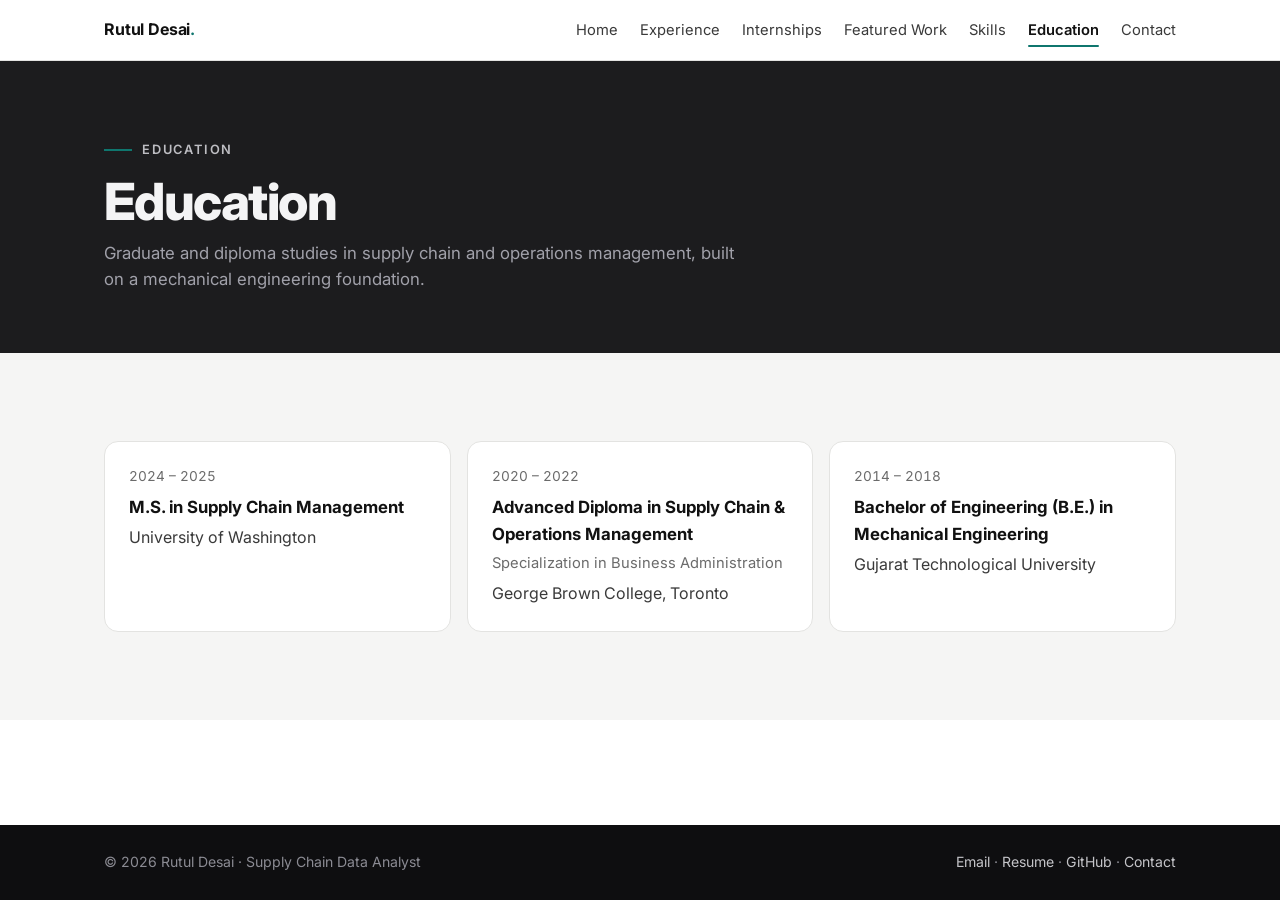
==== education.html @ 3c2eede6 "Add files via upload" ====
<!DOCTYPE html>
<html lang="en" class="no-js">
<head>
<meta charset="utf-8">
<meta name="viewport" content="width=device-width, initial-scale=1">
<title>Education · Rutul Desai</title>
<meta name="description" content="Education of Rutul Desai: M.S. in Supply Chain Management (University of Washington), Advanced Diploma in Supply Chain &amp; Operations Management (George Brown College), and B.E. in Mechanical Engineering (Gujarat Technological University).">
<meta name="theme-color" content="#1c1c1e">
<script>document.documentElement.classList.remove('no-js');document.documentElement.classList.add('js');</script>
<link rel="preconnect" href="https://fonts.googleapis.com">
<link rel="preconnect" href="https://fonts.gstatic.com" crossorigin>
<link href="https://fonts.googleapis.com/css2?family=Inter:wght@400;500;600;700;800&display=swap" rel="stylesheet">
<link rel="stylesheet" href="styles.css">
</head>
<body>
<a class="skip" href="#main">Skip to content</a>
<header class="nav">
  <div class="container">
    <a class="brand" href="index.html">Rutul Desai<span>.</span></a>
    <button class="nav-toggle" type="button" aria-expanded="false" aria-controls="site-menu" aria-label="Open menu">
      <span class="bar" aria-hidden="true"></span><span class="bar" aria-hidden="true"></span><span class="bar" aria-hidden="true"></span>
    </button>
    <nav aria-label="Primary">
      <ul id="site-menu">
        <li><a href="index.html">Home</a></li>
        <li><a href="experience.html">Experience</a></li>
        <li><a href="internships.html">Internships</a></li>
        <li><a href="projects.html">Featured Work</a></li>
        <li><a href="skills.html">Skills</a></li>
        <li><a href="education.html" aria-current="page" class="active">Education</a></li>
        <li><a href="contact.html">Contact</a></li>
      </ul>
    </nav>
  </div>
</header>
<main id="main">
<section class="page-hero" aria-labelledby="page-h">
  <div class="container">
    <span class="eyebrow">Education</span>
    <h1 id="page-h">Education</h1>
    <p class="lead">Graduate and diploma studies in supply chain and operations management, built on a mechanical engineering foundation.</p>
  </div>
</section>
<section class="alt" aria-label="Education">
  <div class="container">
<div class="edu">
      <article class="edu-card"><div class="yr">2024 – 2025</div><h3>M.S. in Supply Chain Management</h3><p>University of Washington</p></article>
      <article class="edu-card"><div class="yr">2020 – 2022</div><h3>Advanced Diploma in Supply Chain &amp; Operations Management</h3><p class="spec">Specialization in Business Administration</p><p>George Brown College, Toronto</p></article>
      <article class="edu-card"><div class="yr">2014 – 2018</div><h3>Bachelor of Engineering (B.E.) in Mechanical Engineering</h3><p>Gujarat Technological University</p></article>
    </div>
  </div>
</section>
</main>
<footer>
  <div class="container">
    <span>© 2026 Rutul Desai · Supply Chain Data Analyst</span>
    <span><a href="mailto:rutul.desai@outlook.com">Email</a> · <a href="resume.pdf" download="Rutul_Desai_Resume.pdf">Resume</a> · <a href="https://github.com/desairutul" rel="noopener">GitHub</a> · <a href="contact.html">Contact</a></span>
  </div>
</footer>
<script src="main.js" defer></script>
</body>
</html>
---- styles.css ----
:root{
  --bg:#ffffff;--bg-alt:#f5f5f4;--ink:#111111;--ink-2:#3a3a3a;--muted:#6b6b6b;
  --line:#e3e3e1;--graphite:#1c1c1e;--graphite-2:#2a2a2d;--accent:#0f766e;
  --radius:14px;--max:1120px;
  --font:"Inter",system-ui,-apple-system,"Segoe UI",Roboto,Helvetica,Arial,sans-serif;
}
*{box-sizing:border-box}
html{scroll-behavior:smooth;scroll-padding-top:72px}
body{min-height:100vh;display:flex;flex-direction:column}
main{flex:1}
@media (prefers-reduced-motion:reduce){html{scroll-behavior:auto}*{transition:none!important}}
body{margin:0;font-family:var(--font);color:var(--ink);background:var(--bg);line-height:1.6;font-size:16px;-webkit-font-smoothing:antialiased}
a{color:inherit}
img{max-width:100%}
.container{max-width:var(--max);margin:0 auto;padding:0 24px}
.skip{position:absolute;left:-9999px;top:8px;background:var(--ink);color:#fff;padding:8px 14px;border-radius:8px;z-index:100}
.skip:focus{left:8px}
:focus-visible{outline:2px solid var(--accent);outline-offset:3px;border-radius:4px}

/* Nav */
.nav{position:sticky;top:0;z-index:50;background:rgba(255,255,255,.88);backdrop-filter:saturate(1.4) blur(10px);-webkit-backdrop-filter:saturate(1.4) blur(10px);border-bottom:1px solid var(--line)}
.nav .container{display:flex;align-items:center;justify-content:space-between;height:60px;gap:16px}
.brand{font-weight:700;letter-spacing:-.01em;text-decoration:none}
.brand span{color:var(--accent)}
.nav ul{list-style:none;display:flex;gap:22px;margin:0;padding:0}
.nav ul a{text-decoration:none;font-size:.92rem;color:var(--ink-2)}
.nav ul a:hover{color:var(--ink)}

/* Hero */
.hero{background:var(--graphite);color:#f4f4f5;padding:110px 0 96px;position:relative;overflow:hidden}
.hero::after{content:"";position:absolute;inset:0;background-image:linear-gradient(rgba(255,255,255,.04) 1px,transparent 1px),linear-gradient(90deg,rgba(255,255,255,.04) 1px,transparent 1px);background-size:48px 48px;mask-image:radial-gradient(ellipse at 70% 30%,#000 10%,transparent 70%);-webkit-mask-image:radial-gradient(ellipse at 70% 30%,#000 10%,transparent 70%);pointer-events:none}
.hero .container{position:relative;z-index:1}
.eyebrow{display:inline-flex;align-items:center;gap:10px;font-size:.8rem;letter-spacing:.14em;text-transform:uppercase;color:#bdbdc2;font-weight:600}
.eyebrow::before{content:"";width:28px;height:2px;background:var(--accent)}
.hero h1{font-size:clamp(2.6rem,7vw,4.8rem);line-height:1.02;letter-spacing:-.035em;margin:18px 0 10px;font-weight:800}
.hero .title{font-size:clamp(1.15rem,2.4vw,1.5rem);color:#d4d4d8;margin:0 0 22px;font-weight:500}
.hero .value{max-width:680px;font-size:1.08rem;color:#a1a1aa;margin:0 0 34px}
.btns{display:flex;flex-wrap:wrap;gap:12px}
.btn{display:inline-flex;align-items:center;gap:8px;padding:13px 22px;border-radius:999px;font-weight:600;font-size:.95rem;text-decoration:none;border:1px solid transparent;transition:transform .15s ease,background .15s ease}
.btn:hover{transform:translateY(-1px)}
.btn-primary{background:#fff;color:var(--ink)}
.btn-primary:hover{background:#e7e7e5}
.btn-ghost{border-color:#55555a;color:#f4f4f5}
.btn-ghost:hover{background:var(--graphite-2)}
.btn svg{width:16px;height:16px}

/* Sections */
section{padding:88px 0}
section.alt{background:var(--bg-alt)}
.sec-head{margin-bottom:40px}
.sec-head .num{font-size:.8rem;font-weight:700;color:var(--accent);letter-spacing:.12em}
.sec-head h2{font-size:clamp(1.7rem,3.4vw,2.3rem);letter-spacing:-.025em;margin:6px 0 0;line-height:1.15}
.sec-head p{color:var(--muted);margin:10px 0 0;max-width:640px}

/* About */
.about{display:grid;grid-template-columns:1.4fr 1fr;gap:48px;align-items:start}
.about p{font-size:1.1rem;color:var(--ink-2);margin:0 0 16px}
.facts{border:1px solid var(--line);border-radius:var(--radius);padding:22px 24px;background:#fff}
.facts dl{margin:0;display:grid;gap:14px}
.facts dt{font-size:.75rem;text-transform:uppercase;letter-spacing:.1em;color:var(--muted);font-weight:600}
.facts dd{margin:2px 0 0;font-weight:500}
@media (max-width:820px){.about{grid-template-columns:1fr;gap:28px}}

/* Metrics */
.metrics{display:grid;grid-template-columns:repeat(3,1fr);gap:16px}
.metric{background:#fff;border:1px solid var(--line);border-radius:var(--radius);padding:26px 24px;position:relative}
.metric::before{content:"";position:absolute;left:24px;top:0;width:32px;height:3px;background:var(--accent);border-radius:0 0 3px 3px}
.metric .big{font-size:clamp(2rem,4vw,2.6rem);font-weight:800;letter-spacing:-.035em;line-height:1.1;font-variant-numeric:tabular-nums}
.metric .lbl{font-weight:600;margin-top:8px}
.metric .ctx{color:var(--muted);font-size:.9rem;margin-top:4px}
@media (max-width:900px){.metrics{grid-template-columns:repeat(2,1fr)}}
@media (max-width:520px){.metrics{grid-template-columns:1fr}}

/* Skills */
.skills{display:grid;grid-template-columns:repeat(2,1fr);gap:16px}
.skill{border:1px solid var(--line);border-radius:var(--radius);padding:24px;background:#fff}
.skill h3{margin:0 0 14px;font-size:1.05rem}
.tags{display:flex;flex-wrap:wrap;gap:8px;list-style:none;margin:0;padding:0}
.tags li{font-size:.85rem;padding:6px 12px;border-radius:999px;background:var(--bg-alt);border:1px solid var(--line);color:var(--ink-2)}
.skill.wide{grid-column:1/-1}
@media (max-width:760px){.skills{grid-template-columns:1fr}}

/* Timeline */
.timeline{list-style:none;margin:0;padding:0;position:relative}
.timeline::before{content:"";position:absolute;left:7px;top:6px;bottom:6px;width:2px;background:var(--line)}
.tl-item{position:relative;padding-left:44px;padding-bottom:40px}
.tl-item:last-child{padding-bottom:0}
.tl-item::before{content:"";position:absolute;left:0;top:6px;width:16px;height:16px;border-radius:50%;background:#fff;border:3px solid var(--ink)}
.tl-item:first-child::before{border-color:var(--accent)}
.tl-card{border:1px solid var(--line);border-radius:var(--radius);padding:24px 26px;background:#fff}
.tl-top{display:flex;flex-wrap:wrap;justify-content:space-between;gap:6px 18px;align-items:baseline}
.tl-top h3{margin:0;font-size:1.15rem;letter-spacing:-.01em}
.tl-org{color:var(--ink-2);font-weight:500;margin-top:2px}
.tl-meta{font-size:.85rem;color:var(--muted);font-variant-numeric:tabular-nums;white-space:nowrap}
.tl-card ul{margin:14px 0 0;padding-left:18px;color:var(--ink-2)}
.tl-card li{margin:6px 0}
.tl-card li::marker{color:var(--muted)}

/* Internships */
.interns{display:grid;grid-template-columns:repeat(2,1fr);gap:16px}
.intern{border:1px solid var(--line);border-radius:var(--radius);padding:26px;background:#fff;display:flex;flex-direction:column}
.badge{align-self:flex-start;font-size:.72rem;font-weight:700;letter-spacing:.1em;text-transform:uppercase;padding:4px 10px;border-radius:999px;background:var(--ink);color:#fff;margin-bottom:14px}
.intern h3{margin:0;font-size:1.12rem}
.intern .tl-org{margin-bottom:2px}
.intern ul{margin:14px 0 0;padding-left:18px;color:var(--ink-2)}
.intern li{margin:6px 0}
@media (max-width:820px){.interns{grid-template-columns:1fr}}

/* Featured work */
.work{display:grid;grid-template-columns:repeat(2,1fr);gap:18px}
.case{background:var(--graphite);color:#e4e4e7;border-radius:var(--radius);padding:30px;display:flex;flex-direction:column;gap:14px}
.case .kicker{font-size:.75rem;letter-spacing:.12em;text-transform:uppercase;color:#a1a1aa;font-weight:600}
.case h3{margin:0;font-size:1.28rem;color:#fff;letter-spacing:-.015em;line-height:1.3}
.case .result{font-size:2rem;font-weight:800;color:#fff;letter-spacing:-.03em;line-height:1}
.case .result small{display:block;font-size:.85rem;font-weight:500;color:#a1a1aa;letter-spacing:0;margin-top:6px}
.case dl{margin:0;display:grid;gap:10px}
.case dt{font-size:.72rem;letter-spacing:.1em;text-transform:uppercase;color:#8b8b93;font-weight:700}
.case dd{margin:2px 0 0;color:#d4d4d8;font-size:.95rem}
.case .tags{margin-top:auto;padding-top:6px}
.case .tags li{background:var(--graphite-2);border-color:#3a3a3f;color:#d4d4d8}
@media (max-width:820px){.work{grid-template-columns:1fr}}

/* Education */
.edu{display:grid;grid-template-columns:repeat(3,1fr);gap:16px}
.edu-card{border:1px solid var(--line);border-radius:var(--radius);padding:24px;background:#fff}
.edu-card .yr{font-size:.85rem;color:var(--muted);font-variant-numeric:tabular-nums}
.edu-card h3{margin:6px 0 4px;font-size:1.05rem}
.edu-card p{margin:0;color:var(--ink-2)}
@media (max-width:900px){.edu{grid-template-columns:1fr}}

/* Contact */
.contact{background:var(--graphite);color:#f4f4f5;text-align:center}
.contact .sec-head{margin-left:auto;margin-right:auto}
.contact .sec-head p{color:#a1a1aa;margin-left:auto;margin-right:auto}
.contact .mail{display:inline-block;font-size:clamp(1.25rem,4vw,2rem);font-weight:700;letter-spacing:-.02em;color:#fff;text-decoration:none;border-bottom:2px solid var(--accent);padding-bottom:4px;margin:4px 0 30px;word-break:break-all}
.contact .mail:hover{border-bottom-color:#fff}
.contact .btns{justify-content:center}

footer{background:#0e0e10;color:#8b8b93;font-size:.88rem;padding:26px 0}
footer .container{display:flex;flex-wrap:wrap;justify-content:space-between;gap:10px}
footer a{color:#c4c4c8;text-decoration:none}
footer a:hover{color:#fff}

/* Mobile refinements */
@media (max-width:560px){
  .container{padding:0 18px}
  section{padding:64px 0}
  .hero{padding:72px 0 64px}
  .timeline::before{left:5px}
  .tl-item{padding-left:26px;padding-bottom:24px}
  .tl-item::before{width:12px;height:12px;border-width:2px;top:8px}
  .tl-card,.intern,.case,.skill,.edu-card{padding:20px}
  .tl-card ul,.intern ul{padding-left:16px}
  .btns .btn{flex:1 1 auto;justify-content:center}
}

/* ===== Multi-page additions ===== */
.nav ul a{position:relative;padding:6px 0}
.nav ul a.active{color:var(--ink);font-weight:600}
.nav ul a.active::after{content:"";position:absolute;left:0;right:0;bottom:-2px;height:2px;background:var(--accent);border-radius:2px}
.nav-toggle{display:none;width:42px;height:42px;border:1px solid var(--line);border-radius:10px;background:#fff;cursor:pointer;flex-direction:column;align-items:center;justify-content:center;gap:4px;padding:0}
.nav-toggle .bar{display:block;width:18px;height:2px;background:var(--ink);border-radius:2px;transition:transform .2s ease,opacity .2s ease}
.nav-toggle[aria-expanded="true"] .bar:nth-child(1){transform:translateY(6px) rotate(45deg)}
.nav-toggle[aria-expanded="true"] .bar:nth-child(2){opacity:0}
.nav-toggle[aria-expanded="true"] .bar:nth-child(3){transform:translateY(-6px) rotate(-45deg)}
@media (max-width:900px){
  .js .nav-toggle{display:inline-flex}
  .js .nav nav{position:absolute;left:0;right:0;top:60px;background:#fff;border-bottom:1px solid var(--line);box-shadow:0 12px 24px rgba(0,0,0,.08);display:none}
  .js .nav.open nav{display:block}
  .js .nav ul{flex-direction:column;gap:0;padding:8px 18px 14px}
  .js .nav ul a{display:block;padding:13px 4px;font-size:1rem;border-bottom:1px solid var(--line)}
  .js .nav ul li:last-child a{border-bottom:0}
  .js .nav ul a.active::after{left:-14px;right:auto;top:12px;bottom:12px;width:3px;height:auto}
  /* No-JS fallback: links wrap under the brand */
  .no-js .nav .container{height:auto;flex-wrap:wrap;padding-top:12px;padding-bottom:10px}
  .no-js .nav ul{flex-wrap:wrap;gap:6px 16px}
}
.page-hero{background:var(--graphite);color:#f4f4f5;padding:72px 0 60px}
.page-hero h1{font-size:clamp(2.1rem,5vw,3.2rem);letter-spacing:-.03em;line-height:1.08;margin:14px 0 10px;font-weight:800}
.page-hero .lead{color:#a1a1aa;max-width:640px;margin:0;font-size:1.05rem}
.sec-head .num{text-transform:uppercase}
.teasers{list-style:none;margin:0;padding:0;display:grid;grid-template-columns:repeat(3,1fr);gap:16px}
.teaser{display:flex;flex-direction:column;gap:8px;height:100%;padding:24px;border:1px solid var(--line);border-radius:var(--radius);text-decoration:none;background:#fff;transition:border-color .15s ease,transform .15s ease}
.teaser:hover{border-color:var(--ink);transform:translateY(-2px)}
.t-title{font-weight:700;font-size:1.1rem}
.t-desc{color:var(--muted);font-size:.93rem;flex:1}
.t-arrow{color:var(--accent);font-weight:700}
@media (max-width:900px){.teasers{grid-template-columns:repeat(2,1fr)}}
@media (max-width:560px){.teasers{grid-template-columns:1fr}.page-hero{padding:56px 0 44px}}
.case-h{margin:0;font-size:1.28rem;color:#fff;letter-spacing:-.015em;line-height:1.3}
.contact-page{padding:110px 0}
.contact-page h1{font-size:clamp(2rem,4.5vw,2.8rem);letter-spacing:-.025em;margin:6px 0 0}
main:has(> .contact-page){background:var(--graphite);display:flex;align-items:center}
main:has(> .contact-page) > .contact-page{width:100%}
.edu-card .spec{color:var(--muted);font-size:.92rem;margin:0 0 6px}
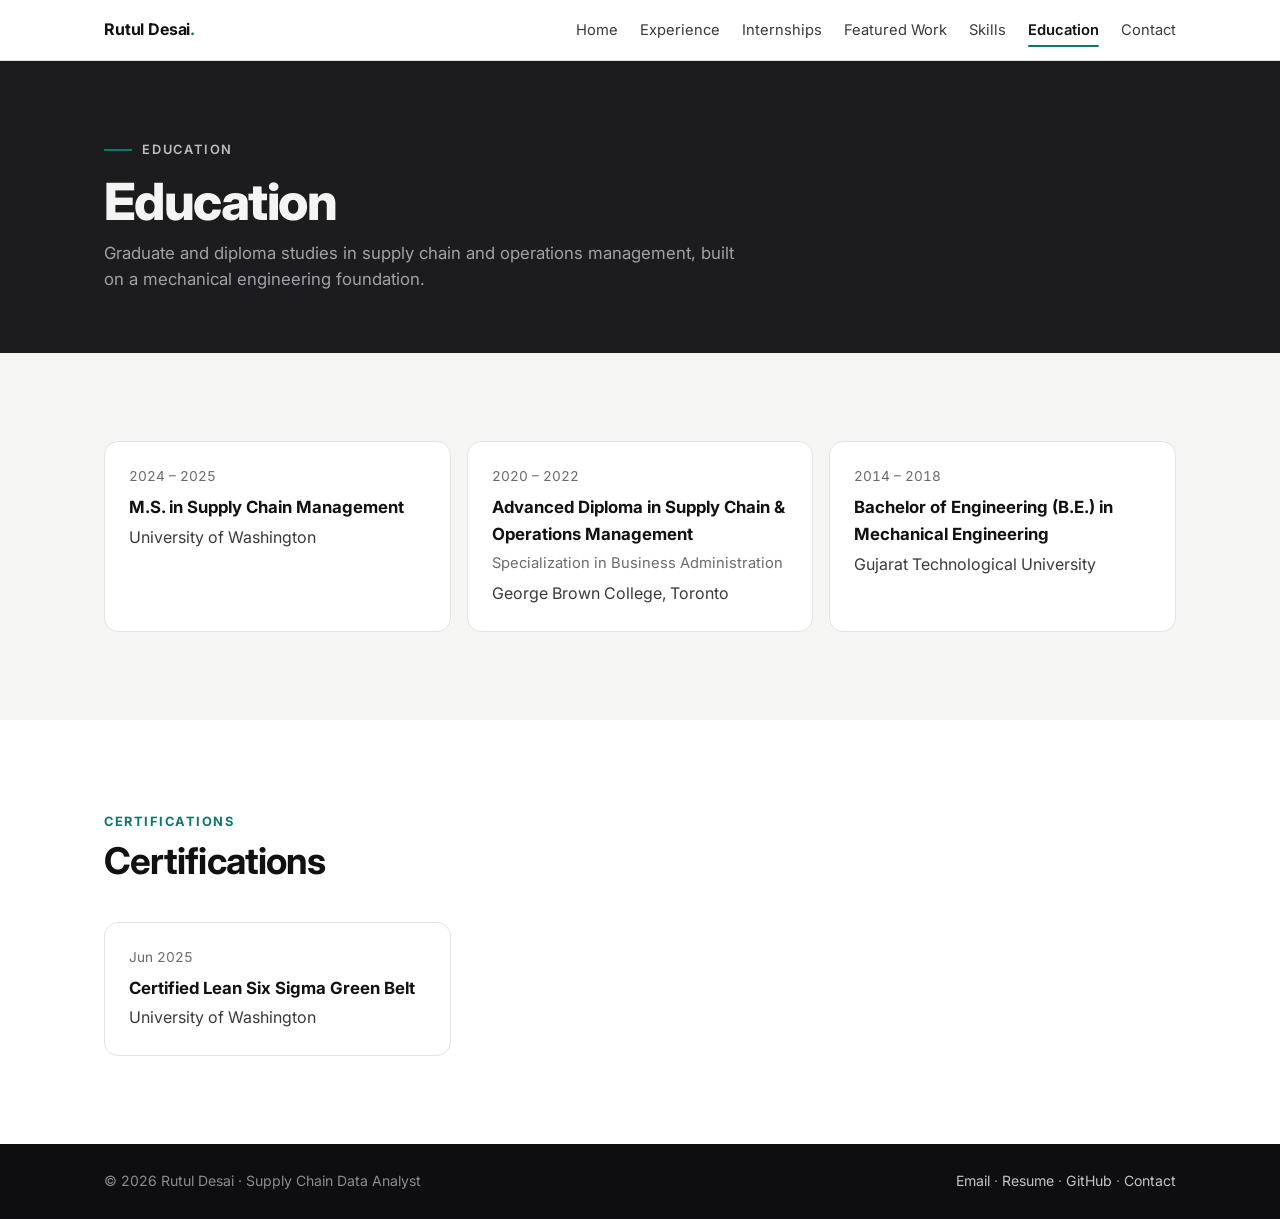
==== commit 9132418d: "Add files via upload" ====
--- a/education.html
+++ b/education.html
@@ -4,7 +4,7 @@
 <meta charset="utf-8">
 <meta name="viewport" content="width=device-width, initial-scale=1">
 <title>Education · Rutul Desai</title>
-<meta name="description" content="Education of Rutul Desai: M.S. in Supply Chain Management (University of Washington), Advanced Diploma in Supply Chain &amp; Operations Management (George Brown College), and B.E. in Mechanical Engineering (Gujarat Technological University).">
+<meta name="description" content="Education of Rutul Desai: M.S. in Supply Chain Management (University of Washington), Advanced Diploma in Supply Chain &amp; Operations Management (George Brown College), and B.E. in Mechanical Engineering (Gujarat Technological University); Certified Lean Six Sigma Green Belt (University of Washington).">
 <meta name="theme-color" content="#1c1c1e">
 <script>document.documentElement.classList.remove('no-js');document.documentElement.classList.add('js');</script>
 <link rel="preconnect" href="https://fonts.googleapis.com">
@@ -50,6 +50,14 @@
     </div>
   </div>
 </section>
+<section aria-labelledby="cert-h">
+  <div class="container">
+    <div class="sec-head"><span class="num">Certifications</span><h2 id="cert-h">Certifications</h2></div>
+    <div class="edu">
+      <article class="edu-card"><div class="yr">Jun 2025</div><h3>Certified Lean Six Sigma Green Belt</h3><p>University of Washington</p></article>
+    </div>
+  </div>
+</section>
 </main>
 <footer>
   <div class="container">
